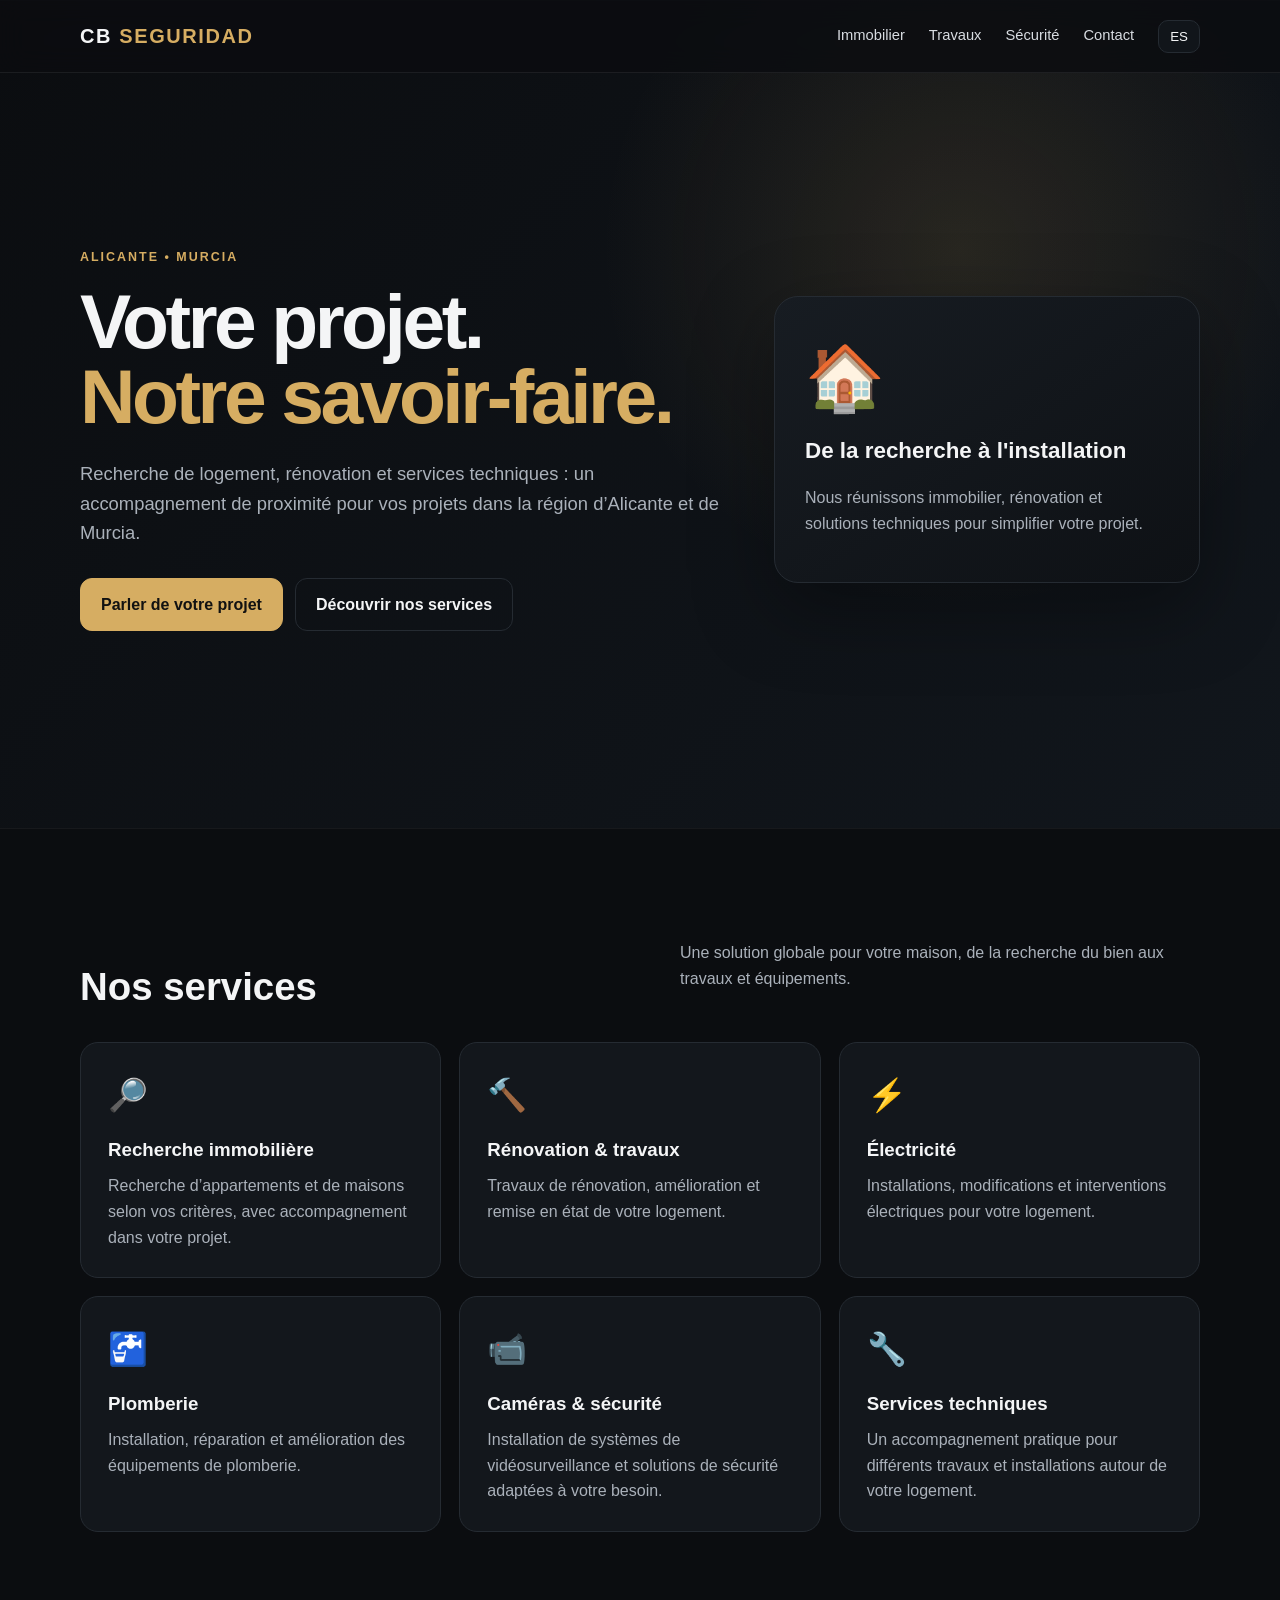
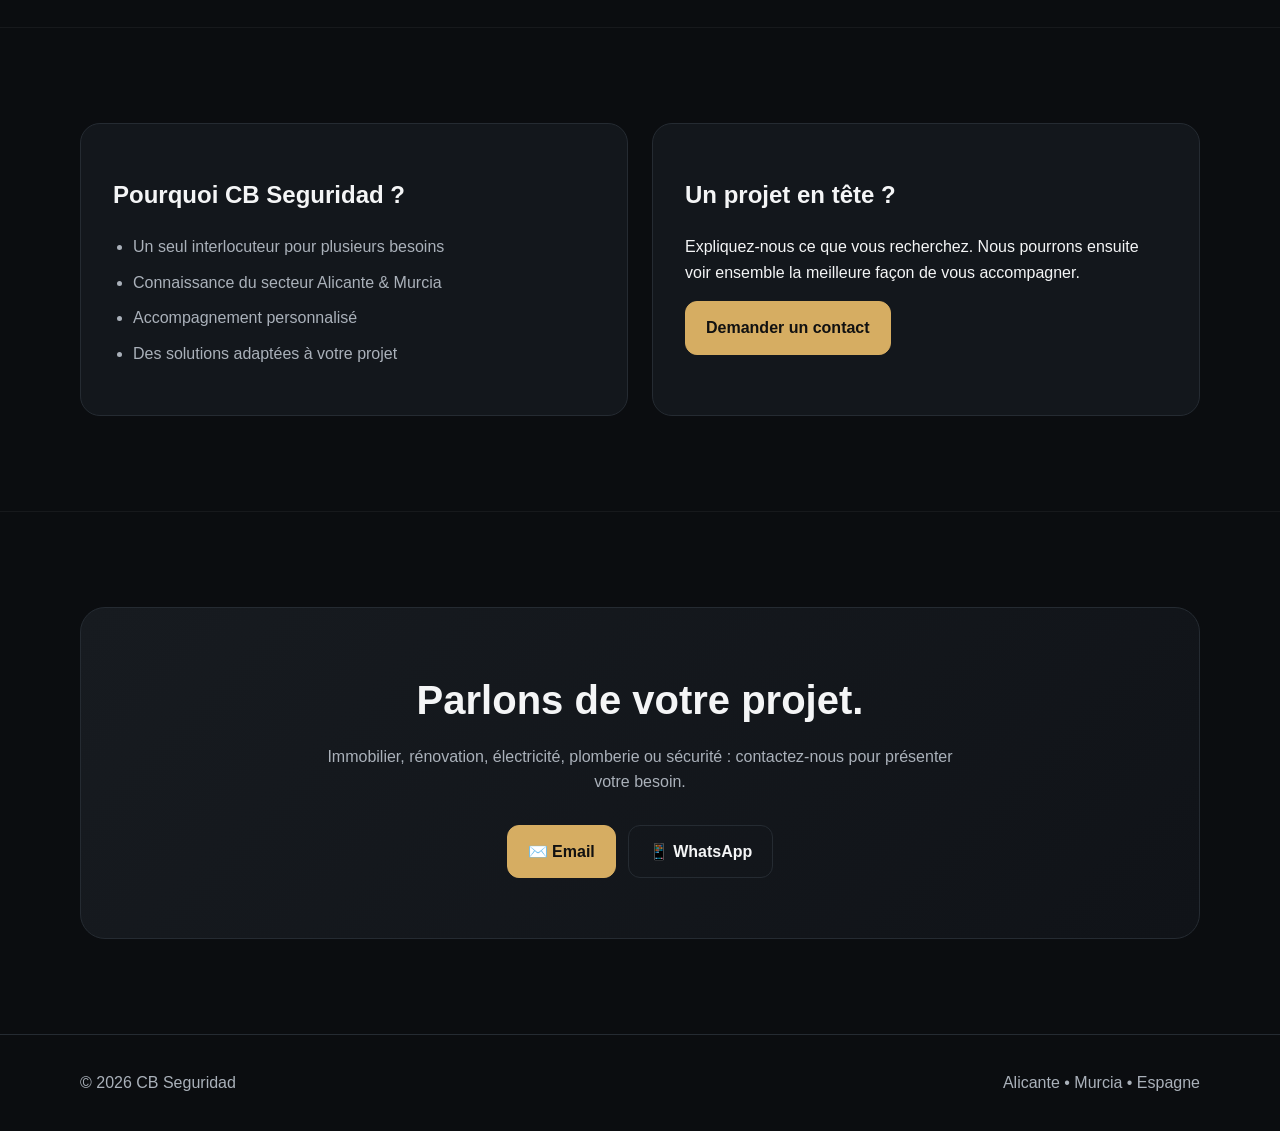
==== index.html @ f8a0e8a0 "Create index.html" ====
<!DOCTYPE html>
<html lang="fr">
<head>
<meta charset="UTF-8">
<meta name="viewport" content="width=device-width, initial-scale=1.0">
<meta name="description" content="CB Seguridad - Recherche immobilière, rénovation, électricité, plomberie et sécurité dans la région d'Alicante et Murcia.">
<title>CB Seguridad | Immobilier • Rénovation • Sécurité</title>
<style>
:root{--bg:#0b0d10;--card:#13171c;--text:#f4f5f6;--muted:#aab1ba;--accent:#d6ad62;--line:#252b32}
*{box-sizing:border-box}html{scroll-behavior:smooth}body{margin:0;font-family:Inter,Arial,sans-serif;background:var(--bg);color:var(--text);line-height:1.6}
a{color:inherit;text-decoration:none}.container{width:min(1120px,92%);margin:auto}
header{position:fixed;top:0;width:100%;z-index:10;background:rgba(11,13,16,.82);backdrop-filter:blur(14px);border-bottom:1px solid rgba(255,255,255,.07)}
.nav{height:72px;display:flex;align-items:center;justify-content:space-between}.logo{font-size:1.25rem;font-weight:800;letter-spacing:.08em}.logo span{color:var(--accent)}
nav{display:flex;gap:24px;align-items:center}nav a{font-size:.92rem;color:#d8dce1}nav a:hover{color:var(--accent)}
.lang{border:1px solid var(--line);background:#11151a;color:var(--text);padding:8px 11px;border-radius:10px;cursor:pointer}
.hero{min-height:92vh;display:flex;align-items:center;padding:130px 0 80px;background:radial-gradient(circle at 75% 30%,rgba(214,173,98,.13),transparent 32%),linear-gradient(135deg,#0b0d10,#11161c)}
.hero-grid{display:grid;grid-template-columns:1.2fr .8fr;gap:55px;align-items:center}.eyebrow{color:var(--accent);text-transform:uppercase;letter-spacing:.16em;font-size:.78rem;font-weight:700}
h1{font-size:clamp(2.7rem,6vw,5.4rem);line-height:.98;margin:16px 0 25px;letter-spacing:-.045em}h1 span{color:var(--accent)}
.lead{font-size:1.15rem;color:var(--muted);max-width:680px}.buttons{display:flex;gap:12px;flex-wrap:wrap;margin-top:30px}
.btn{display:inline-block;padding:13px 20px;border-radius:12px;font-weight:700;border:1px solid var(--line);transition:.2s}.btn.primary{background:var(--accent);color:#111;border-color:var(--accent)}.btn:hover{transform:translateY(-2px)}
.hero-card{border:1px solid var(--line);background:linear-gradient(145deg,#171c22,#0e1115);padding:30px;border-radius:24px;box-shadow:0 25px 80px rgba(0,0,0,.35)}.hero-card .big{font-size:4rem}.hero-card h3{font-size:1.4rem;margin:4px 0}.hero-card p{color:var(--muted)}
section{padding:95px 0;border-top:1px solid rgba(255,255,255,.05)}.section-head{display:flex;justify-content:space-between;gap:30px;align-items:end;margin-bottom:35px}.section-head h2{font-size:2.4rem;line-height:1.05;margin:0}.section-head p{color:var(--muted);max-width:520px}
.grid{display:grid;grid-template-columns:repeat(3,1fr);gap:18px}.card{background:var(--card);border:1px solid var(--line);padding:27px;border-radius:18px}.icon{font-size:2rem}.card h3{margin:14px 0 8px}.card p{color:var(--muted);margin:0}
.split{display:grid;grid-template-columns:1fr 1fr;gap:24px}.panel{background:var(--card);border:1px solid var(--line);border-radius:20px;padding:32px}.panel ul{padding-left:20px;color:var(--muted)}.panel li{margin:10px 0}
.cta{background:linear-gradient(135deg,#171b20,#101318);text-align:center;border:1px solid var(--line);border-radius:25px;padding:60px 25px}.cta h2{font-size:2.5rem;margin:0 0 12px}.cta p{color:var(--muted);max-width:650px;margin:0 auto 25px}
footer{padding:35px 0;color:var(--muted);border-top:1px solid var(--line)}.footer{display:flex;justify-content:space-between;gap:20px;flex-wrap:wrap}
@media(max-width:800px){nav a{display:none}.hero-grid,.split{grid-template-columns:1fr}.grid{grid-template-columns:1fr}.hero{min-height:auto}.section-head{display:block}.section-head p{margin-top:15px}.hero-card{margin-top:10px}}
</style>
</head>
<body>
<header><div class="container nav">
<a class="logo" href="#accueil">CB <span>SEGURIDAD</span></a>
<nav>
<a href="#immobilier" data-fr="Immobilier" data-es="Inmobiliaria">Immobilier</a>
<a href="#travaux" data-fr="Travaux" data-es="Reformas">Travaux</a>
<a href="#securite" data-fr="Sécurité" data-es="Seguridad">Sécurité</a>
<a href="#contact" data-fr="Contact" data-es="Contacto">Contact</a>
<button class="lang" id="lang">ES</button>
</nav></div></header>

<main>
<section class="hero" id="accueil"><div class="container hero-grid">
<div>
<div class="eyebrow" data-fr="Alicante • Murcia" data-es="Alicante • Murcia">Alicante • Murcia</div>
<h1 data-fr="Votre projet.<br><span>Notre savoir-faire.</span>" data-es="Tu proyecto.<br><span>Nuestra experiencia.</span>">Votre projet.<br><span>Notre savoir-faire.</span></h1>
<p class="lead" data-fr="Recherche de logement, rénovation et services techniques : un accompagnement de proximité pour vos projets dans la région d’Alicante et de Murcia." data-es="Búsqueda de vivienda, reformas y servicios técnicos: acompañamiento cercano para tus proyectos en la región de Alicante y Murcia.">Recherche de logement, rénovation et services techniques : un accompagnement de proximité pour vos projets dans la région d’Alicante et de Murcia.</p>
<div class="buttons"><a class="btn primary" href="#contact" data-fr="Parler de votre projet" data-es="Hablar de tu proyecto">Parler de votre projet</a><a class="btn" href="#services" data-fr="Découvrir nos services" data-es="Ver nuestros servicios">Découvrir nos services</a></div>
</div>
<div class="hero-card"><div class="big">🏠</div><h3 data-fr="De la recherche à l'installation" data-es="De la búsqueda a la instalación">De la recherche à l'installation</h3><p data-fr="Nous réunissons immobilier, rénovation et solutions techniques pour simplifier votre projet." data-es="Reunimos inmobiliaria, reformas y soluciones técnicas para simplificar tu proyecto.">Nous réunissons immobilier, rénovation et solutions techniques pour simplifier votre projet.</p></div>
</div></section>

<section id="services"><div class="container">
<div class="section-head"><h2 data-fr="Nos services" data-es="Nuestros servicios">Nos services</h2><p data-fr="Une solution globale pour votre maison, de la recherche du bien aux travaux et équipements." data-es="Una solución global para tu vivienda, desde la búsqueda hasta las reformas y equipamientos.">Une solution globale pour votre maison, de la recherche du bien aux travaux et équipements.</p></div>
<div class="grid">
<article class="card" id="immobilier"><div class="icon">🔎</div><h3 data-fr="Recherche immobilière" data-es="Búsqueda inmobiliaria">Recherche immobilière</h3><p data-fr="Recherche d’appartements et de maisons selon vos critères, avec accompagnement dans votre projet." data-es="Búsqueda de pisos y casas según tus criterios, con acompañamiento durante tu proyecto.">Recherche d’appartements et de maisons selon vos critères, avec accompagnement dans votre projet.</p></article>
<article class="card" id="travaux"><div class="icon">🔨</div><h3 data-fr="Rénovation & travaux" data-es="Reformas y obras">Rénovation & travaux</h3><p data-fr="Travaux de rénovation, amélioration et remise en état de votre logement." data-es="Reformas, mejoras y puesta a punto de tu vivienda.">Travaux de rénovation, amélioration et remise en état de votre logement.</p></article>
<article class="card"><div class="icon">⚡</div><h3 data-fr="Électricité" data-es="Electricidad">Électricité</h3><p data-fr="Installations, modifications et interventions électriques pour votre logement." data-es="Instalaciones, modificaciones e intervenciones eléctricas para tu vivienda.">Installations, modifications et interventions électriques pour votre logement.</p></article>
<article class="card"><div class="icon">🚰</div><h3 data-fr="Plomberie" data-es="Fontanería">Plomberie</h3><p data-fr="Installation, réparation et amélioration des équipements de plomberie." data-es="Instalación, reparación y mejora de instalaciones de fontanería.">Installation, réparation et amélioration des équipements de plomberie.</p></article>
<article class="card" id="securite"><div class="icon">📹</div><h3 data-fr="Caméras & sécurité" data-es="Cámaras y seguridad">Caméras & sécurité</h3><p data-fr="Installation de systèmes de vidéosurveillance et solutions de sécurité adaptées à votre besoin." data-es="Instalación de videovigilancia y soluciones de seguridad adaptadas a tus necesidades.">Installation de systèmes de vidéosurveillance et solutions de sécurité adaptées à votre besoin.</p></article>
<article class="card"><div class="icon">🔧</div><h3 data-fr="Services techniques" data-es="Servicios técnicos">Services techniques</h3><p data-fr="Un accompagnement pratique pour différents travaux et installations autour de votre logement." data-es="Apoyo práctico para diferentes trabajos e instalaciones en tu vivienda.">Un accompagnement pratique pour différents travaux et installations autour de votre logement.</p></article>
</div></div></section>

<section><div class="container"><div class="split">
<div class="panel"><h2 data-fr="Pourquoi CB Seguridad ?" data-es="¿Por qué CB Seguridad?">Pourquoi CB Seguridad ?</h2><ul><li data-fr="Un seul interlocuteur pour plusieurs besoins" data-es="Un solo contacto para varias necesidades">Un seul interlocuteur pour plusieurs besoins</li><li data-fr="Connaissance du secteur Alicante & Murcia" data-es="Conocimiento de la zona de Alicante y Murcia">Connaissance du secteur Alicante & Murcia</li><li data-fr="Accompagnement personnalisé" data-es="Acompañamiento personalizado">Accompagnement personnalisé</li><li data-fr="Des solutions adaptées à votre projet" data-es="Soluciones adaptadas a tu proyecto">Des solutions adaptées à votre projet</li></ul></div>
<div class="panel"><h2 data-fr="Un projet en tête ?" data-es="¿Tienes un proyecto?">Un projet en tête ?</h2><p data-fr="Expliquez-nous ce que vous recherchez. Nous pourrons ensuite voir ensemble la meilleure façon de vous accompagner." data-es="Cuéntanos qué necesitas. Después veremos contigo la mejor manera de ayudarte.">Expliquez-nous ce que vous recherchez. Nous pourrons ensuite voir ensemble la meilleure façon de vous accompagner.</p><a class="btn primary" href="#contact" data-fr="Demander un contact" data-es="Solicitar contacto">Demander un contact</a></div>
</div></div></section>

<section id="contact"><div class="container"><div class="cta">
<h2 data-fr="Parlons de votre projet." data-es="Hablemos de tu proyecto.">Parlons de votre projet.</h2>
<p data-fr="Immobilier, rénovation, électricité, plomberie ou sécurité : contactez-nous pour présenter votre besoin." data-es="Inmobiliaria, reformas, electricidad, fontanería o seguridad: contáctanos para explicarnos tu necesidad.">Immobilier, rénovation, électricité, plomberie ou sécurité : contactez-nous pour présenter votre besoin.</p>
<div class="buttons" style="justify-content:center"><a class="btn primary" href="mailto:contact@cbseguridad.es">✉️ Email</a><a class="btn" href="#" onclick="alert('Ajoute ici le numéro WhatsApp de l’entreprise.');return false;">📱 WhatsApp</a></div>
</div></div></section>
</main>
<footer><div class="container footer"><div>© 2026 CB Seguridad</div><div data-fr="Alicante • Murcia • Espagne" data-es="Alicante • Murcia • España">Alicante • Murcia • Espagne</div></div></footer>

<script>
let current='fr';
const langBtn=document.getElementById('lang');
function setLang(lang){
 current=lang;
 document.documentElement.lang=lang;
 document.querySelectorAll('[data-fr]').forEach(el=>{
   const value=el.getAttribute('data-'+lang);
   if(value) el.innerHTML=value;
 });
 langBtn.textContent=lang==='fr'?'ES':'FR';
}
langBtn.addEventListener('click',()=>setLang(current==='fr'?'es':'fr'));
</script>
</body>
</html>
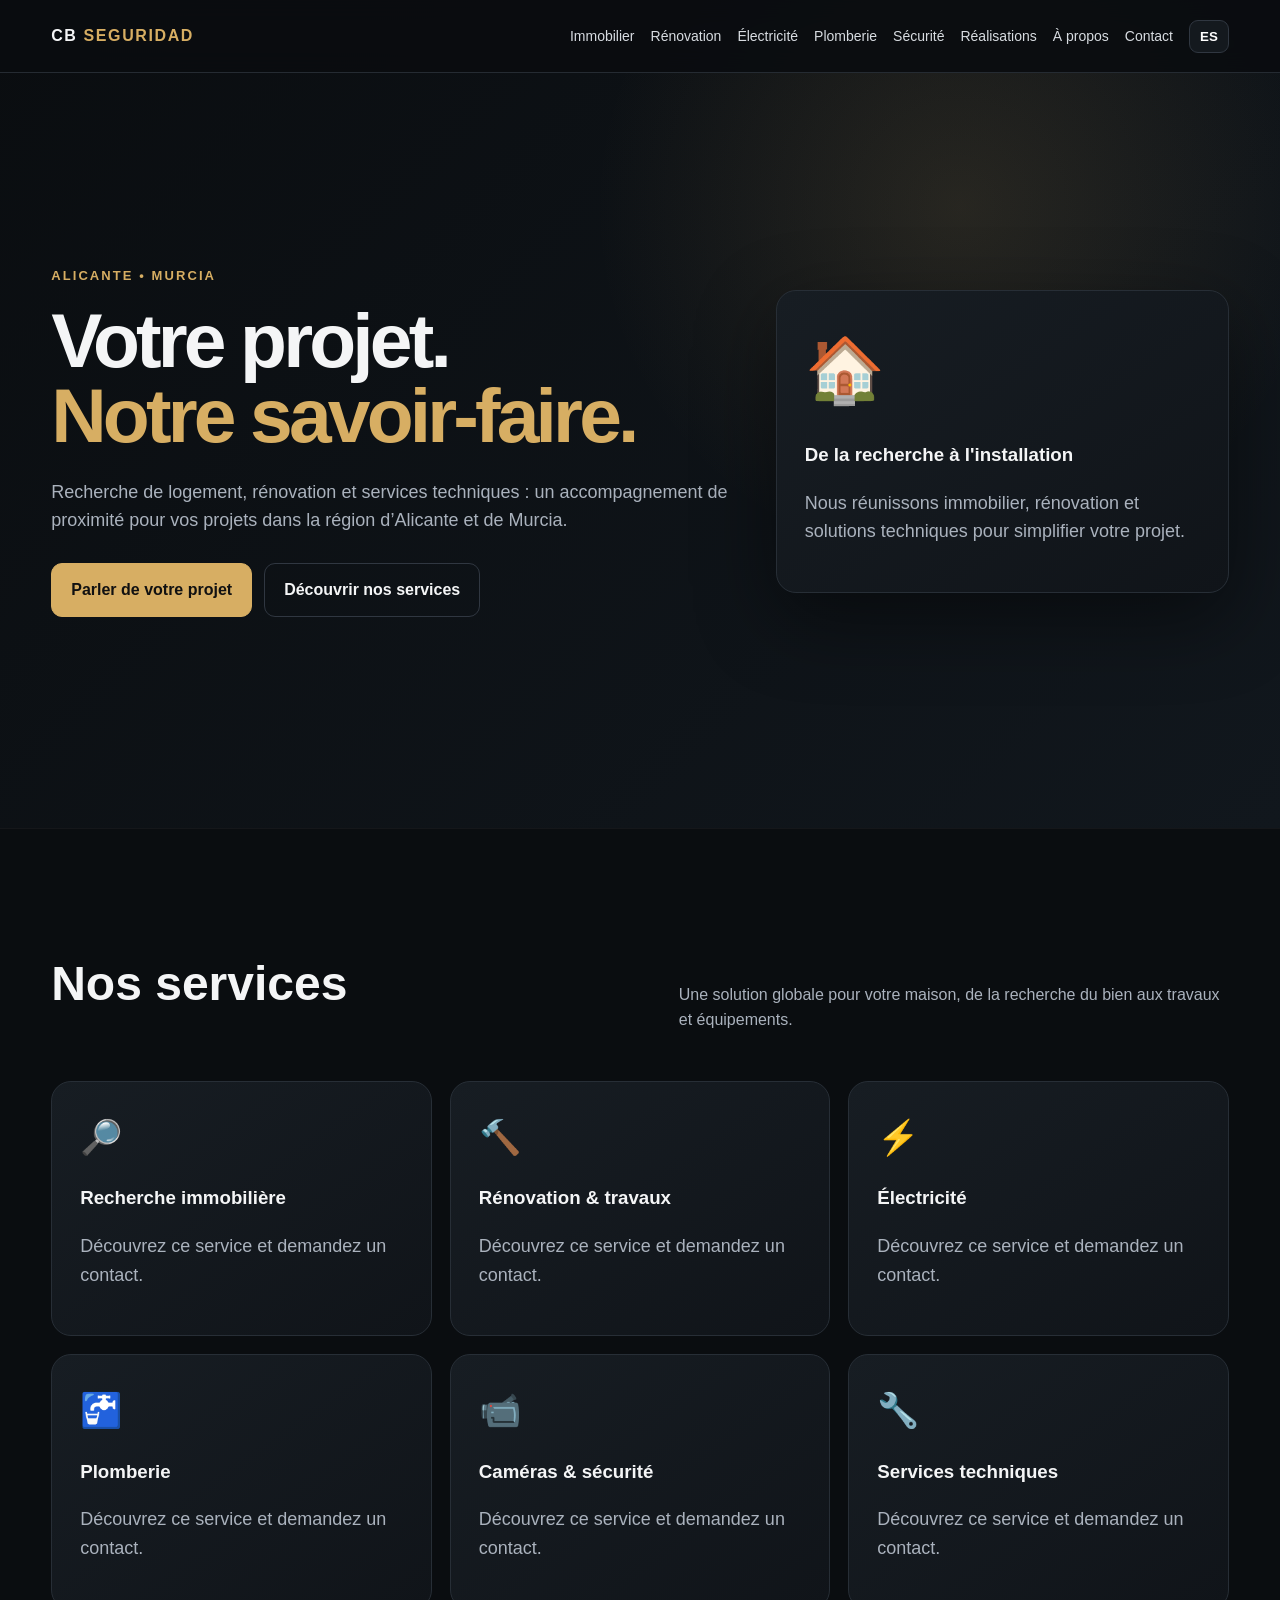
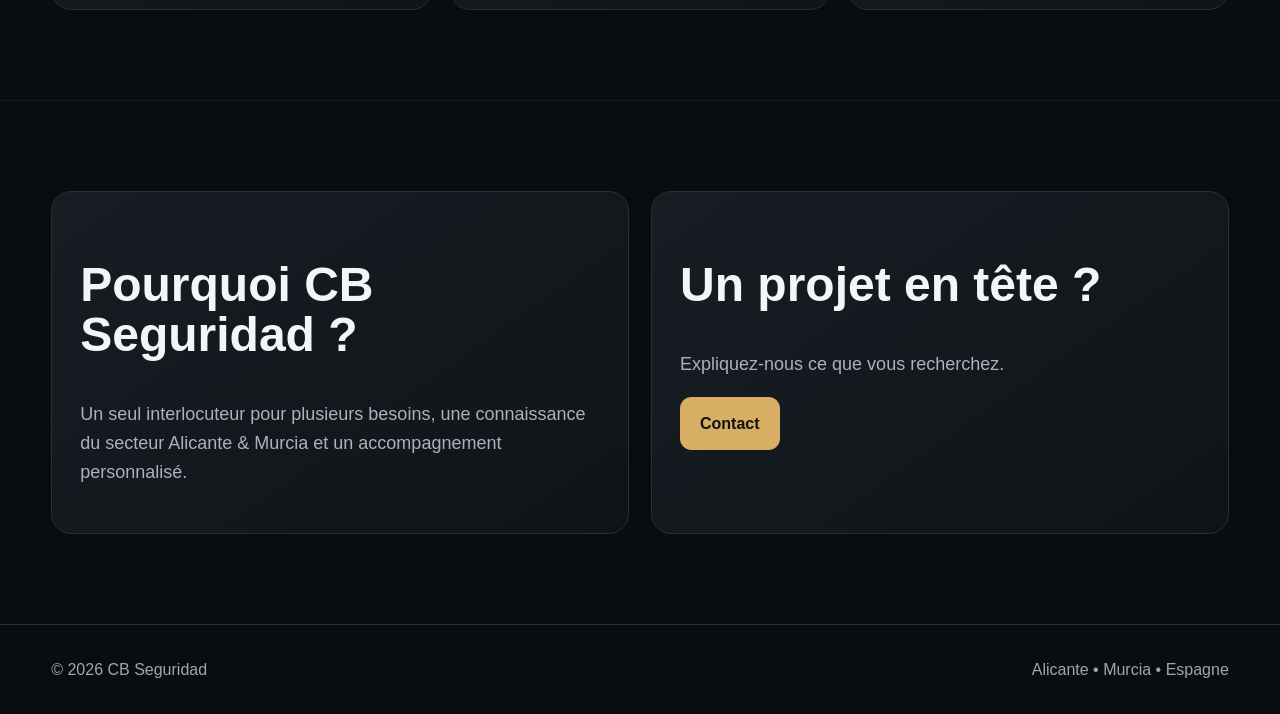
==== commit 1a4fe844: "Add files via upload" ====
--- a/index.html
+++ b/index.html
@@ -1,91 +1 @@
-<!DOCTYPE html>
-<html lang="fr">
-<head>
-<meta charset="UTF-8">
-<meta name="viewport" content="width=device-width, initial-scale=1.0">
-<meta name="description" content="CB Seguridad - Recherche immobilière, rénovation, électricité, plomberie et sécurité dans la région d'Alicante et Murcia.">
-<title>CB Seguridad | Immobilier • Rénovation • Sécurité</title>
-<style>
-:root{--bg:#0b0d10;--card:#13171c;--text:#f4f5f6;--muted:#aab1ba;--accent:#d6ad62;--line:#252b32}
-*{box-sizing:border-box}html{scroll-behavior:smooth}body{margin:0;font-family:Inter,Arial,sans-serif;background:var(--bg);color:var(--text);line-height:1.6}
-a{color:inherit;text-decoration:none}.container{width:min(1120px,92%);margin:auto}
-header{position:fixed;top:0;width:100%;z-index:10;background:rgba(11,13,16,.82);backdrop-filter:blur(14px);border-bottom:1px solid rgba(255,255,255,.07)}
-.nav{height:72px;display:flex;align-items:center;justify-content:space-between}.logo{font-size:1.25rem;font-weight:800;letter-spacing:.08em}.logo span{color:var(--accent)}
-nav{display:flex;gap:24px;align-items:center}nav a{font-size:.92rem;color:#d8dce1}nav a:hover{color:var(--accent)}
-.lang{border:1px solid var(--line);background:#11151a;color:var(--text);padding:8px 11px;border-radius:10px;cursor:pointer}
-.hero{min-height:92vh;display:flex;align-items:center;padding:130px 0 80px;background:radial-gradient(circle at 75% 30%,rgba(214,173,98,.13),transparent 32%),linear-gradient(135deg,#0b0d10,#11161c)}
-.hero-grid{display:grid;grid-template-columns:1.2fr .8fr;gap:55px;align-items:center}.eyebrow{color:var(--accent);text-transform:uppercase;letter-spacing:.16em;font-size:.78rem;font-weight:700}
-h1{font-size:clamp(2.7rem,6vw,5.4rem);line-height:.98;margin:16px 0 25px;letter-spacing:-.045em}h1 span{color:var(--accent)}
-.lead{font-size:1.15rem;color:var(--muted);max-width:680px}.buttons{display:flex;gap:12px;flex-wrap:wrap;margin-top:30px}
-.btn{display:inline-block;padding:13px 20px;border-radius:12px;font-weight:700;border:1px solid var(--line);transition:.2s}.btn.primary{background:var(--accent);color:#111;border-color:var(--accent)}.btn:hover{transform:translateY(-2px)}
-.hero-card{border:1px solid var(--line);background:linear-gradient(145deg,#171c22,#0e1115);padding:30px;border-radius:24px;box-shadow:0 25px 80px rgba(0,0,0,.35)}.hero-card .big{font-size:4rem}.hero-card h3{font-size:1.4rem;margin:4px 0}.hero-card p{color:var(--muted)}
-section{padding:95px 0;border-top:1px solid rgba(255,255,255,.05)}.section-head{display:flex;justify-content:space-between;gap:30px;align-items:end;margin-bottom:35px}.section-head h2{font-size:2.4rem;line-height:1.05;margin:0}.section-head p{color:var(--muted);max-width:520px}
-.grid{display:grid;grid-template-columns:repeat(3,1fr);gap:18px}.card{background:var(--card);border:1px solid var(--line);padding:27px;border-radius:18px}.icon{font-size:2rem}.card h3{margin:14px 0 8px}.card p{color:var(--muted);margin:0}
-.split{display:grid;grid-template-columns:1fr 1fr;gap:24px}.panel{background:var(--card);border:1px solid var(--line);border-radius:20px;padding:32px}.panel ul{padding-left:20px;color:var(--muted)}.panel li{margin:10px 0}
-.cta{background:linear-gradient(135deg,#171b20,#101318);text-align:center;border:1px solid var(--line);border-radius:25px;padding:60px 25px}.cta h2{font-size:2.5rem;margin:0 0 12px}.cta p{color:var(--muted);max-width:650px;margin:0 auto 25px}
-footer{padding:35px 0;color:var(--muted);border-top:1px solid var(--line)}.footer{display:flex;justify-content:space-between;gap:20px;flex-wrap:wrap}
-@media(max-width:800px){nav a{display:none}.hero-grid,.split{grid-template-columns:1fr}.grid{grid-template-columns:1fr}.hero{min-height:auto}.section-head{display:block}.section-head p{margin-top:15px}.hero-card{margin-top:10px}}
-</style>
-</head>
-<body>
-<header><div class="container nav">
-<a class="logo" href="#accueil">CB <span>SEGURIDAD</span></a>
-<nav>
-<a href="#immobilier" data-fr="Immobilier" data-es="Inmobiliaria">Immobilier</a>
-<a href="#travaux" data-fr="Travaux" data-es="Reformas">Travaux</a>
-<a href="#securite" data-fr="Sécurité" data-es="Seguridad">Sécurité</a>
-<a href="#contact" data-fr="Contact" data-es="Contacto">Contact</a>
-<button class="lang" id="lang">ES</button>
-</nav></div></header>
-
-<main>
-<section class="hero" id="accueil"><div class="container hero-grid">
-<div>
-<div class="eyebrow" data-fr="Alicante • Murcia" data-es="Alicante • Murcia">Alicante • Murcia</div>
-<h1 data-fr="Votre projet.<br><span>Notre savoir-faire.</span>" data-es="Tu proyecto.<br><span>Nuestra experiencia.</span>">Votre projet.<br><span>Notre savoir-faire.</span></h1>
-<p class="lead" data-fr="Recherche de logement, rénovation et services techniques : un accompagnement de proximité pour vos projets dans la région d’Alicante et de Murcia." data-es="Búsqueda de vivienda, reformas y servicios técnicos: acompañamiento cercano para tus proyectos en la región de Alicante y Murcia.">Recherche de logement, rénovation et services techniques : un accompagnement de proximité pour vos projets dans la région d’Alicante et de Murcia.</p>
-<div class="buttons"><a class="btn primary" href="#contact" data-fr="Parler de votre projet" data-es="Hablar de tu proyecto">Parler de votre projet</a><a class="btn" href="#services" data-fr="Découvrir nos services" data-es="Ver nuestros servicios">Découvrir nos services</a></div>
-</div>
-<div class="hero-card"><div class="big">🏠</div><h3 data-fr="De la recherche à l'installation" data-es="De la búsqueda a la instalación">De la recherche à l'installation</h3><p data-fr="Nous réunissons immobilier, rénovation et solutions techniques pour simplifier votre projet." data-es="Reunimos inmobiliaria, reformas y soluciones técnicas para simplificar tu proyecto.">Nous réunissons immobilier, rénovation et solutions techniques pour simplifier votre projet.</p></div>
-</div></section>
-
-<section id="services"><div class="container">
-<div class="section-head"><h2 data-fr="Nos services" data-es="Nuestros servicios">Nos services</h2><p data-fr="Une solution globale pour votre maison, de la recherche du bien aux travaux et équipements." data-es="Una solución global para tu vivienda, desde la búsqueda hasta las reformas y equipamientos.">Une solution globale pour votre maison, de la recherche du bien aux travaux et équipements.</p></div>
-<div class="grid">
-<article class="card" id="immobilier"><div class="icon">🔎</div><h3 data-fr="Recherche immobilière" data-es="Búsqueda inmobiliaria">Recherche immobilière</h3><p data-fr="Recherche d’appartements et de maisons selon vos critères, avec accompagnement dans votre projet." data-es="Búsqueda de pisos y casas según tus criterios, con acompañamiento durante tu proyecto.">Recherche d’appartements et de maisons selon vos critères, avec accompagnement dans votre projet.</p></article>
-<article class="card" id="travaux"><div class="icon">🔨</div><h3 data-fr="Rénovation & travaux" data-es="Reformas y obras">Rénovation & travaux</h3><p data-fr="Travaux de rénovation, amélioration et remise en état de votre logement." data-es="Reformas, mejoras y puesta a punto de tu vivienda.">Travaux de rénovation, amélioration et remise en état de votre logement.</p></article>
-<article class="card"><div class="icon">⚡</div><h3 data-fr="Électricité" data-es="Electricidad">Électricité</h3><p data-fr="Installations, modifications et interventions électriques pour votre logement." data-es="Instalaciones, modificaciones e intervenciones eléctricas para tu vivienda.">Installations, modifications et interventions électriques pour votre logement.</p></article>
-<article class="card"><div class="icon">🚰</div><h3 data-fr="Plomberie" data-es="Fontanería">Plomberie</h3><p data-fr="Installation, réparation et amélioration des équipements de plomberie." data-es="Instalación, reparación y mejora de instalaciones de fontanería.">Installation, réparation et amélioration des équipements de plomberie.</p></article>
-<article class="card" id="securite"><div class="icon">📹</div><h3 data-fr="Caméras & sécurité" data-es="Cámaras y seguridad">Caméras & sécurité</h3><p data-fr="Installation de systèmes de vidéosurveillance et solutions de sécurité adaptées à votre besoin." data-es="Instalación de videovigilancia y soluciones de seguridad adaptadas a tus necesidades.">Installation de systèmes de vidéosurveillance et solutions de sécurité adaptées à votre besoin.</p></article>
-<article class="card"><div class="icon">🔧</div><h3 data-fr="Services techniques" data-es="Servicios técnicos">Services techniques</h3><p data-fr="Un accompagnement pratique pour différents travaux et installations autour de votre logement." data-es="Apoyo práctico para diferentes trabajos e instalaciones en tu vivienda.">Un accompagnement pratique pour différents travaux et installations autour de votre logement.</p></article>
-</div></div></section>
-
-<section><div class="container"><div class="split">
-<div class="panel"><h2 data-fr="Pourquoi CB Seguridad ?" data-es="¿Por qué CB Seguridad?">Pourquoi CB Seguridad ?</h2><ul><li data-fr="Un seul interlocuteur pour plusieurs besoins" data-es="Un solo contacto para varias necesidades">Un seul interlocuteur pour plusieurs besoins</li><li data-fr="Connaissance du secteur Alicante & Murcia" data-es="Conocimiento de la zona de Alicante y Murcia">Connaissance du secteur Alicante & Murcia</li><li data-fr="Accompagnement personnalisé" data-es="Acompañamiento personalizado">Accompagnement personnalisé</li><li data-fr="Des solutions adaptées à votre projet" data-es="Soluciones adaptadas a tu proyecto">Des solutions adaptées à votre projet</li></ul></div>
-<div class="panel"><h2 data-fr="Un projet en tête ?" data-es="¿Tienes un proyecto?">Un projet en tête ?</h2><p data-fr="Expliquez-nous ce que vous recherchez. Nous pourrons ensuite voir ensemble la meilleure façon de vous accompagner." data-es="Cuéntanos qué necesitas. Después veremos contigo la mejor manera de ayudarte.">Expliquez-nous ce que vous recherchez. Nous pourrons ensuite voir ensemble la meilleure façon de vous accompagner.</p><a class="btn primary" href="#contact" data-fr="Demander un contact" data-es="Solicitar contacto">Demander un contact</a></div>
-</div></div></section>
-
-<section id="contact"><div class="container"><div class="cta">
-<h2 data-fr="Parlons de votre projet." data-es="Hablemos de tu proyecto.">Parlons de votre projet.</h2>
-<p data-fr="Immobilier, rénovation, électricité, plomberie ou sécurité : contactez-nous pour présenter votre besoin." data-es="Inmobiliaria, reformas, electricidad, fontanería o seguridad: contáctanos para explicarnos tu necesidad.">Immobilier, rénovation, électricité, plomberie ou sécurité : contactez-nous pour présenter votre besoin.</p>
-<div class="buttons" style="justify-content:center"><a class="btn primary" href="mailto:contact@cbseguridad.es">✉️ Email</a><a class="btn" href="#" onclick="alert('Ajoute ici le numéro WhatsApp de l’entreprise.');return false;">📱 WhatsApp</a></div>
-</div></div></section>
-</main>
-<footer><div class="container footer"><div>© 2026 CB Seguridad</div><div data-fr="Alicante • Murcia • Espagne" data-es="Alicante • Murcia • España">Alicante • Murcia • Espagne</div></div></footer>
-
-<script>
-let current='fr';
-const langBtn=document.getElementById('lang');
-function setLang(lang){
- current=lang;
- document.documentElement.lang=lang;
- document.querySelectorAll('[data-fr]').forEach(el=>{
-   const value=el.getAttribute('data-'+lang);
-   if(value) el.innerHTML=value;
- });
- langBtn.textContent=lang==='fr'?'ES':'FR';
-}
-langBtn.addEventListener('click',()=>setLang(current==='fr'?'es':'fr'));
-</script>
-</body>
-</html>
+<!doctype html><html lang="fr"><head><meta charset="utf-8"><meta name="viewport" content="width=device-width,initial-scale=1"><title>CB Seguridad | Immobilier • Rénovation • Sécurité</title><link rel="stylesheet" href="style.css"></head><body><header class="top"><div class="wrap nav"><a class="logo" href="index.html">CB <b>SEGURIDAD</b></a><nav class="links"><a href="immobilier.html" data-fr="Immobilier" data-es="Inmobiliaria" data-en="Real Estate">Immobilier</a><a href="renovation.html" data-fr="Rénovation" data-es="Reformas" data-en="Renovation">Rénovation</a><a href="electricite.html" data-fr="Électricité" data-es="Electricidad" data-en="Electrical">Électricité</a><a href="plomberie.html" data-fr="Plomberie" data-es="Fontanería" data-en="Plumbing">Plomberie</a><a href="securite.html" data-fr="Sécurité" data-es="Seguridad" data-en="Security">Sécurité</a><a href="realisations.html" data-fr="Réalisations" data-es="Proyectos" data-en="Projects">Réalisations</a><a href="a-propos.html" data-fr="À propos" data-es="Nosotros" data-en="About">À propos</a><a href="contact.html" data-fr="Contact" data-es="Contacto" data-en="Contact">Contact</a><button class="lang">ES</button></nav></div></header><main><section class="hero"><div class="wrap grid2"><div><div class="eyebrow">Alicante • Murcia</div><h1 data-fr="Votre projet.<br><span>Notre savoir-faire.</span>" data-es="Tu proyecto.<br><span>Nuestra experiencia.</span>" data-en="Your project.<br><span>Our expertise.</span>">Votre projet.<br><span>Notre savoir-faire.</span></h1><p class="lead" data-fr="Recherche de logement, rénovation et services techniques : un accompagnement de proximité pour vos projets dans la région d’Alicante et de Murcia." data-es="Búsqueda de vivienda, reformas y servicios técnicos: acompañamiento cercano para tus proyectos en Alicante y Murcia." data-en="Property search, renovation and technical services: local support for your projects in Alicante and Murcia.">Recherche de logement, rénovation et services techniques : un accompagnement de proximité pour vos projets dans la région d’Alicante et de Murcia.</p><div class="buttons"><a class="btn primary" href="contact.html" data-fr="Parler de votre projet" data-es="Hablar de tu proyecto" data-en="Talk about your project">Parler de votre projet</a><a class="btn" href="#services" data-fr="Découvrir nos services" data-es="Ver nuestros servicios" data-en="Discover our services">Découvrir nos services</a></div></div><div class="card hero-card"><div class="big">🏠</div><h3 data-fr="De la recherche à l'installation" data-es="De la búsqueda a la instalación" data-en="From property search to installation">De la recherche à l'installation</h3><p class="muted" data-fr="Nous réunissons immobilier, rénovation et solutions techniques pour simplifier votre projet." data-es="Reunimos inmobiliaria, reformas y soluciones técnicas para simplificar tu proyecto." data-en="We bring together real estate, renovation and technical solutions to simplify your project.">Nous réunissons immobilier, rénovation et solutions techniques pour simplifier votre projet.</p></div></div></section><section class="section" id="services"><div class="wrap"><div class="head"><h2 data-fr="Nos services" data-es="Nuestros servicios" data-en="Our services">Nos services</h2><p data-fr="Une solution globale pour votre maison, de la recherche du bien aux travaux et équipements." data-es="Una solución global para tu vivienda, desde la búsqueda hasta las reformas y equipamientos." data-en="A complete solution for your home, from finding the property to renovation and equipment.">Une solution globale pour votre maison, de la recherche du bien aux travaux et équipements.</p></div><div class="cards"><a class="card" href="immobilier.html"><div class="icon">🔎</div><h3 data-fr="Recherche immobilière" data-es="Búsqueda inmobiliaria" data-en="Property search">Recherche immobilière</h3><p class="muted" data-fr="Découvrez ce service et demandez un contact." data-es="Descubre este servicio y solicita contacto." data-en="Discover this service and request contact.">Découvrez ce service et demandez un contact.</p></a><a class="card" href="renovation.html"><div class="icon">🔨</div><h3 data-fr="Rénovation & travaux" data-es="Reformas y obras" data-en="Renovation & works">Rénovation & travaux</h3><p class="muted" data-fr="Découvrez ce service et demandez un contact." data-es="Descubre este servicio y solicita contacto." data-en="Discover this service and request contact.">Découvrez ce service et demandez un contact.</p></a><a class="card" href="electricite.html"><div class="icon">⚡</div><h3 data-fr="Électricité" data-es="Electricidad" data-en="Electrical">Électricité</h3><p class="muted" data-fr="Découvrez ce service et demandez un contact." data-es="Descubre este servicio y solicita contacto." data-en="Discover this service and request contact.">Découvrez ce service et demandez un contact.</p></a><a class="card" href="plomberie.html"><div class="icon">🚰</div><h3 data-fr="Plomberie" data-es="Fontanería" data-en="Plumbing">Plomberie</h3><p class="muted" data-fr="Découvrez ce service et demandez un contact." data-es="Descubre este servicio y solicita contacto." data-en="Discover this service and request contact.">Découvrez ce service et demandez un contact.</p></a><a class="card" href="securite.html"><div class="icon">📹</div><h3 data-fr="Caméras & sécurité" data-es="Cámaras y seguridad" data-en="Cameras & security">Caméras & sécurité</h3><p class="muted" data-fr="Découvrez ce service et demandez un contact." data-es="Descubre este servicio y solicita contacto." data-en="Discover this service and request contact.">Découvrez ce service et demandez un contact.</p></a><a class="card" href="contact.html"><div class="icon">🔧</div><h3 data-fr="Services techniques" data-es="Servicios técnicos" data-en="Technical services">Services techniques</h3><p class="muted" data-fr="Découvrez ce service et demandez un contact." data-es="Descubre este servicio y solicita contacto." data-en="Discover this service and request contact.">Découvrez ce service et demandez un contact.</p></a></div></div></section><section class="section"><div class="wrap split"><div class="panel"><h2 data-fr="Pourquoi CB Seguridad ?" data-es="¿Por qué CB Seguridad?" data-en="Why CB Seguridad?">Pourquoi CB Seguridad ?</h2><p class="muted" data-fr="Un seul interlocuteur pour plusieurs besoins, une connaissance du secteur Alicante & Murcia et un accompagnement personnalisé." data-es="Un solo contacto para varias necesidades, conocimiento de Alicante y Murcia y acompañamiento personalizado." data-en="One contact for multiple needs, local knowledge of Alicante & Murcia and personalized support.">Un seul interlocuteur pour plusieurs besoins, une connaissance du secteur Alicante & Murcia et un accompagnement personnalisé.</p></div><div class="panel"><h2 data-fr="Un projet en tête ?" data-es="¿Tienes un proyecto?" data-en="Have a project in mind?">Un projet en tête ?</h2><p class="muted" data-fr="Expliquez-nous ce que vous recherchez." data-es="Cuéntanos qué necesitas." data-en="Tell us what you need.">Expliquez-nous ce que vous recherchez.</p><a class="btn primary" href="contact.html">Contact</a></div></div></section></main><footer><div class="wrap foot"><span>© 2026 CB Seguridad</span><span data-fr="Alicante • Murcia • Espagne" data-es="Alicante • Murcia • España" data-en="Alicante • Murcia • Spain">Alicante • Murcia • Espagne</span></div></footer><script src="script.js"></script></body></html>
--- a/style.css
+++ b/style.css
@@ -0,0 +1 @@
+*{box-sizing:border-box}body{margin:0;background:#0a0d10;color:#f4f5f6;font-family:Arial,sans-serif;line-height:1.6}a{color:inherit;text-decoration:none}.wrap{width:min(1180px,92%);margin:auto}.top{position:fixed;top:0;left:0;right:0;z-index:9;background:#0a0d10e8;backdrop-filter:blur(12px);border-bottom:1px solid #252b32}.nav{min-height:72px;display:flex;align-items:center;justify-content:space-between;gap:18px}.logo{font-weight:900;letter-spacing:.1em}.logo b{color:#d7ae63}.links{display:flex;gap:16px;align-items:center}.links a{font-size:14px;color:#d8dce1}.links a:hover{color:#d7ae63}.lang{background:#14191e;color:white;border:1px solid #303741;border-radius:9px;padding:8px 10px;font-weight:bold}.hero,.page{padding:145px 0 90px}.hero{min-height:92vh;display:flex;align-items:center;background:radial-gradient(circle at 75% 25%,#d7ae6320,transparent 32%),linear-gradient(135deg,#0a0d10,#11171d)}.grid2{display:grid;grid-template-columns:1.2fr .8fr;gap:45px;align-items:center}.eyebrow,.kicker{color:#d7ae63;text-transform:uppercase;letter-spacing:.16em;font-weight:800;font-size:13px}h1{font-size:clamp(44px,6vw,82px);line-height:.98;letter-spacing:-.05em;margin:16px 0 24px}h1 span{color:#d7ae63}h2{font-size:clamp(30px,4vw,48px);line-height:1.05}.lead,.muted{color:#aab2bd;font-size:18px}.card,.panel{background:linear-gradient(145deg,#171d23,#101419);border:1px solid #272e36;border-radius:20px;padding:28px}.hero-card{box-shadow:0 25px 80px #0007}.big{font-size:64px}.buttons{display:flex;gap:12px;flex-wrap:wrap;margin-top:28px}.btn{display:inline-block;padding:13px 19px;border-radius:11px;border:1px solid #303741;font-weight:800}.primary{background:#d7ae63;color:#111;border-color:#d7ae63}.section{padding:90px 0;border-top:1px solid #ffffff0b}.head{display:flex;justify-content:space-between;gap:25px;align-items:end;margin-bottom:32px}.head p{max-width:550px;color:#aab2bd}.cards{display:grid;grid-template-columns:repeat(3,1fr);gap:18px}.card p{color:#aab2bd}.icon{font-size:34px}.split{display:grid;grid-template-columns:1fr 1fr;gap:22px}.services{display:grid;grid-template-columns:1fr 1fr;gap:18px}.service{background:#151a20;border:1px solid #272e36;border-radius:18px;padding:25px}.service p{color:#aab2bd}.photo{width:100%;height:360px;object-fit:cover;border-radius:18px;border:1px solid #272e36}.before{display:grid;grid-template-columns:1fr 1fr;gap:12px}.before img{width:100%;height:370px;object-fit:cover;border-radius:16px}.caption{font-size:12px;color:#8f98a4}.cta{text-align:center;padding:55px 25px;border:1px solid #272e36;border-radius:24px;background:#14191e}footer{border-top:1px solid #272e36;padding:32px 0;color:#9da6b1}.foot{display:flex;justify-content:space-between;gap:20px;flex-wrap:wrap}@media(max-width:850px){.links a{display:none}.grid2,.split,.services{grid-template-columns:1fr}.cards{grid-template-columns:1fr}.head{display:block}.before{grid-template-columns:1fr}.before img,.photo{height:300px}}
